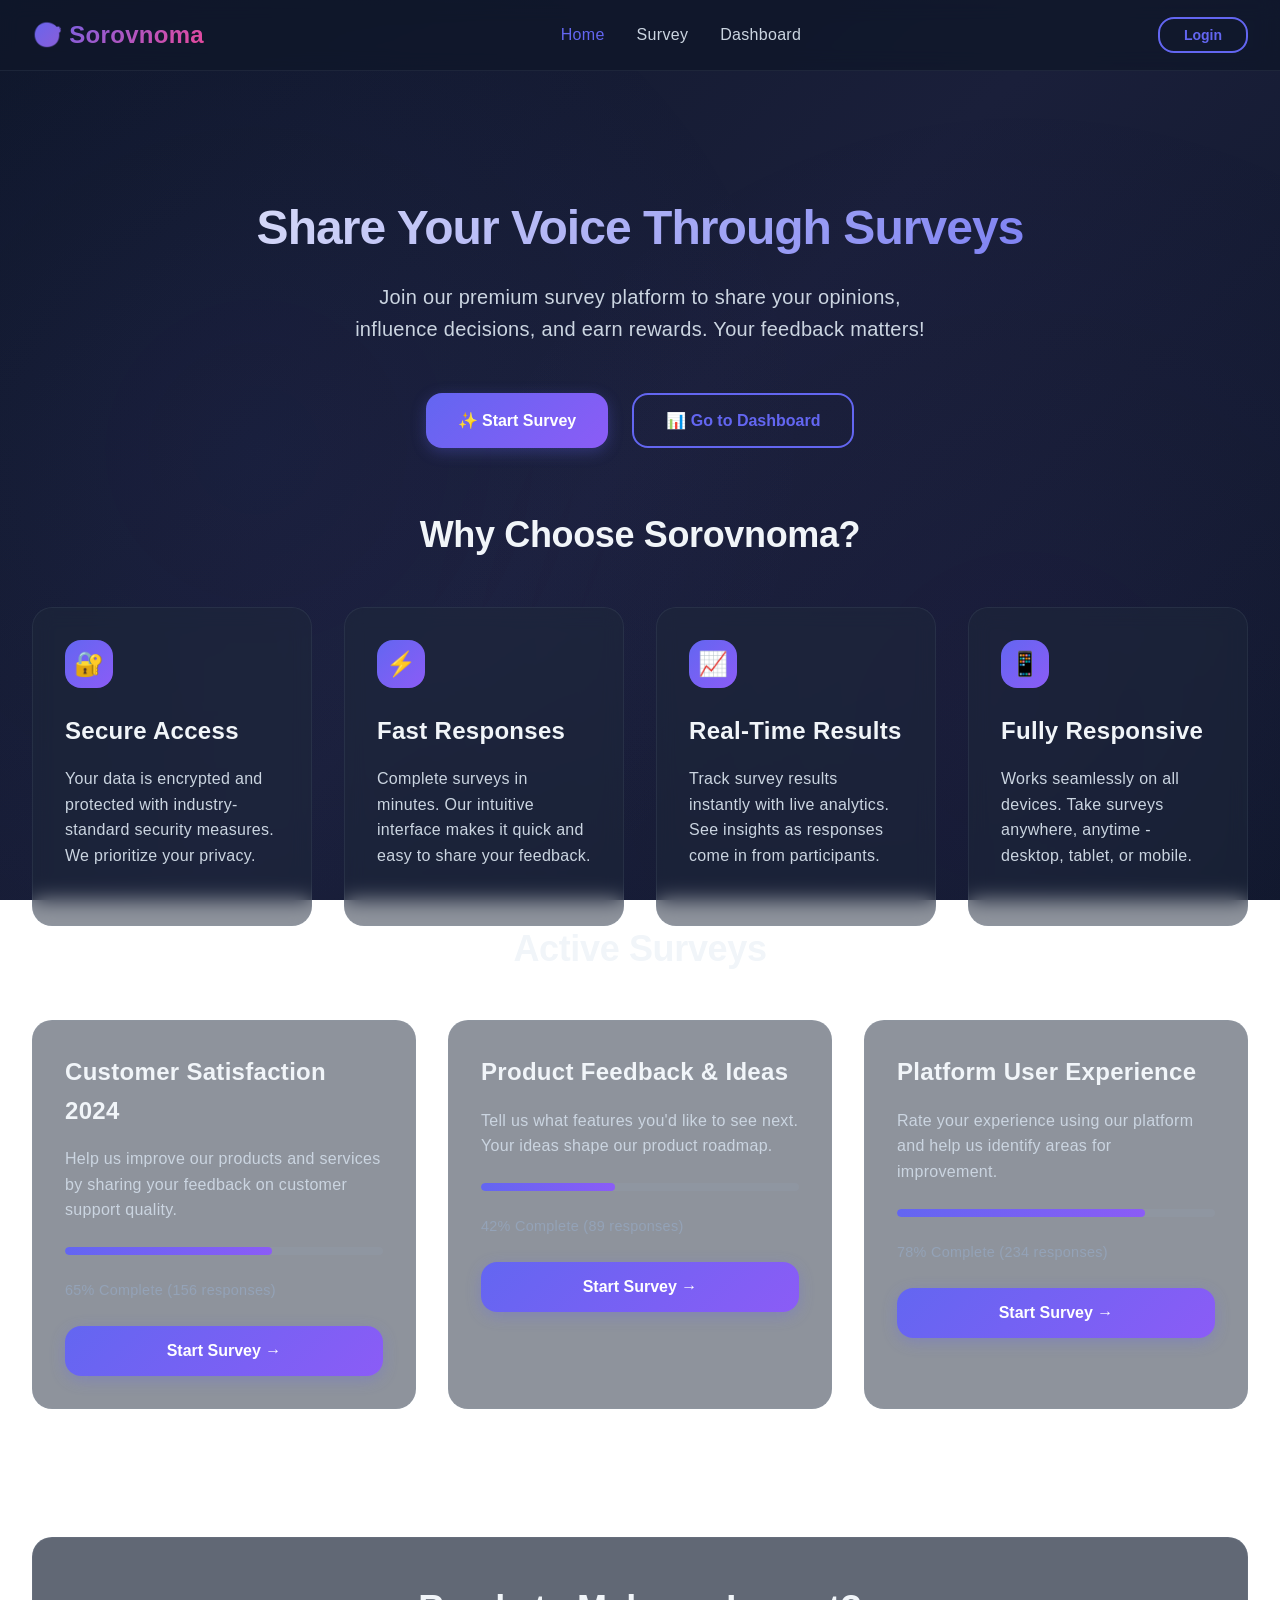
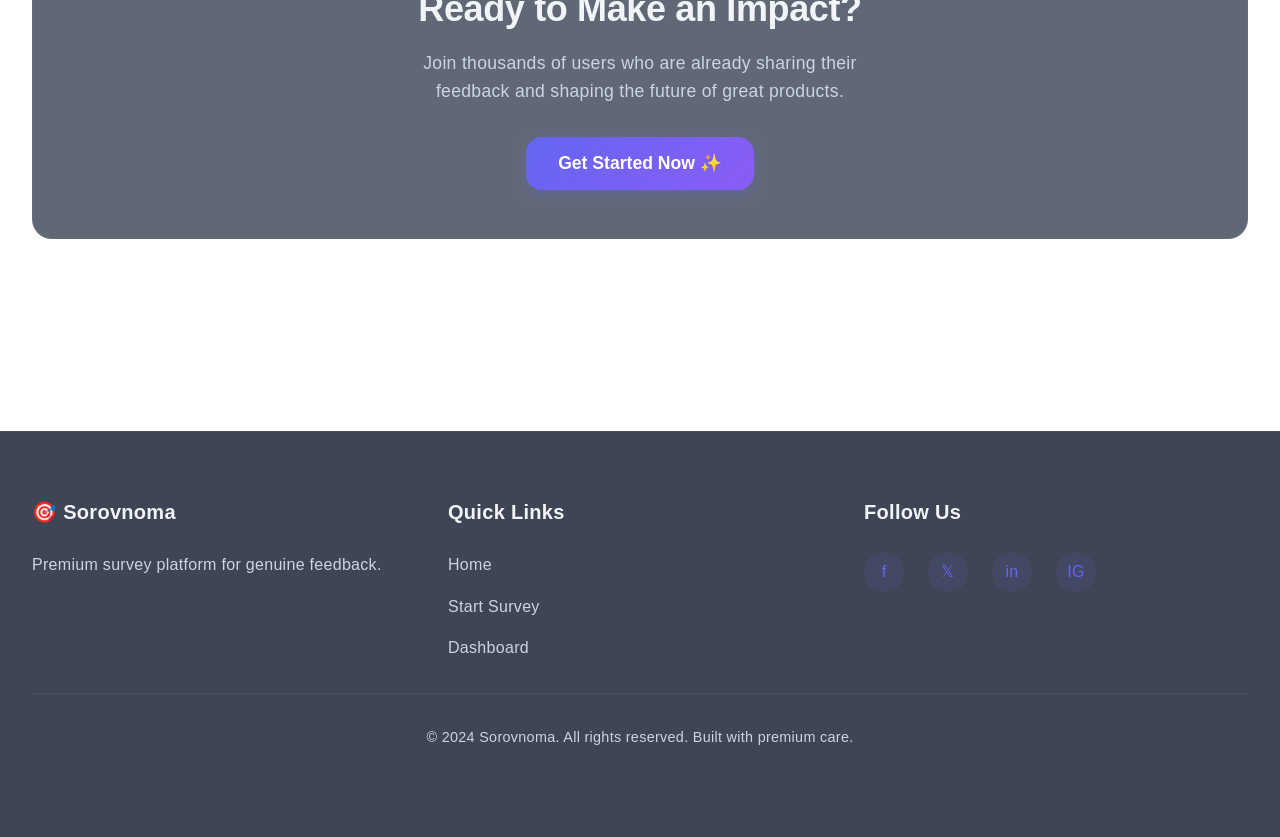
==== index.html @ db1a95a3 "Add core survey application with authentication and state management" ====
<!DOCTYPE html>
<html lang="en">
<head>
  <meta charset="UTF-8" />
  <meta name="viewport" content="width=device-width, initial-scale=1.0" />
  <title>Sorovnoma - Premium Survey Platform</title>
  <link rel="stylesheet" href="styles.css" />
</head>
<body>
  <!-- Navigation -->
  <nav>
    <div class="nav-container">
      <div class="nav-logo">🎯 Sorovnoma</div>
      <ul class="nav-links">
        <li class="nav-link active" id="nav-home">Home</li>
        <li class="nav-link" id="nav-survey">Survey</li>
        <li class="nav-link" id="nav-dashboard">Dashboard</li>
      </ul>
      <div class="nav-auth" id="nav-auth">
        <button class="btn btn-secondary btn-small" id="nav-login">Login</button>
      </div>
    </div>
  </nav>

  <!-- Main Content -->
  <main class="page">
    <!-- Hero Section -->
    <section class="hero container">
      <h1>Share Your Voice Through Surveys</h1>
      <p>
        Join our premium survey platform to share your opinions, influence decisions, and earn rewards.
        Your feedback matters!
      </p>
      <div class="hero-buttons">
        <button class="btn btn-primary" onclick="handleStartSurvey()">
          ✨ Start Survey
        </button>
        <button class="btn btn-secondary" onclick="handleGoDashboard()">
          📊 Go to Dashboard
        </button>
      </div>
    </section>

    <!-- Features Section -->
    <section class="container">
      <h2 style="text-align: center; margin-bottom: 3rem">Why Choose Sorovnoma?</h2>
      <div style="display: grid; grid-template-columns: repeat(auto-fit, minmax(280px, 1fr)); gap: 2rem">
        <!-- Feature 1 -->
        <div class="card card-glass">
          <div class="card-icon">🔐</div>
          <h3>Secure Access</h3>
          <p>
            Your data is encrypted and protected with industry-standard security measures. We prioritize
            your privacy.
          </p>
        </div>

        <!-- Feature 2 -->
        <div class="card card-glass">
          <div class="card-icon">⚡</div>
          <h3>Fast Responses</h3>
          <p>
            Complete surveys in minutes. Our intuitive interface makes it quick and easy to share your
            feedback.
          </p>
        </div>

        <!-- Feature 3 -->
        <div class="card card-glass">
          <div class="card-icon">📈</div>
          <h3>Real-Time Results</h3>
          <p>
            Track survey results instantly with live analytics. See insights as responses come in from
            participants.
          </p>
        </div>

        <!-- Feature 4 -->
        <div class="card card-glass">
          <div class="card-icon">📱</div>
          <h3>Fully Responsive</h3>
          <p>
            Works seamlessly on all devices. Take surveys anywhere, anytime - desktop, tablet, or mobile.
          </p>
        </div>
      </div>
    </section>

    <!-- Active Surveys Section -->
    <section class="container">
      <h2 style="text-align: center; margin-bottom: 3rem">Active Surveys</h2>
      <div style="display: grid; grid-template-columns: repeat(auto-fit, minmax(320px, 1fr)); gap: 2rem">
        <!-- Survey Card 1 -->
        <div class="card card-glass">
          <h3>Customer Satisfaction 2024</h3>
          <p style="margin-bottom: 1.5rem">
            Help us improve our products and services by sharing your feedback on customer support quality.
          </p>
          <div class="progress-bar">
            <div class="progress-fill" style="width: 65%"></div>
          </div>
          <p style="font-size: 0.9rem; color: var(--text-tertiary); margin-bottom: 1.5rem">
            65% Complete (156 responses)
          </p>
          <button class="btn btn-primary" style="width: 100%" onclick="handleStartSurvey()">
            Start Survey →
          </button>
        </div>

        <!-- Survey Card 2 -->
        <div class="card card-glass">
          <h3>Product Feedback & Ideas</h3>
          <p style="margin-bottom: 1.5rem">
            Tell us what features you'd like to see next. Your ideas shape our product roadmap.
          </p>
          <div class="progress-bar">
            <div class="progress-fill" style="width: 42%"></div>
          </div>
          <p style="font-size: 0.9rem; color: var(--text-tertiary); margin-bottom: 1.5rem">
            42% Complete (89 responses)
          </p>
          <button class="btn btn-primary" style="width: 100%" onclick="handleStartSurvey()">
            Start Survey →
          </button>
        </div>

        <!-- Survey Card 3 -->
        <div class="card card-glass">
          <h3>Platform User Experience</h3>
          <p style="margin-bottom: 1.5rem">
            Rate your experience using our platform and help us identify areas for improvement.
          </p>
          <div class="progress-bar">
            <div class="progress-fill" style="width: 78%"></div>
          </div>
          <p style="font-size: 0.9rem; color: var(--text-tertiary); margin-bottom: 1.5rem">
            78% Complete (234 responses)
          </p>
          <button class="btn btn-primary" style="width: 100%" onclick="handleStartSurvey()">
            Start Survey →
          </button>
        </div>
      </div>
    </section>

    <!-- CTA Section -->
    <section class="container" style="text-align: center; padding: 4rem 2rem; margin-top: 4rem">
      <div class="glass" style="padding: 3rem">
        <h2 style="margin-bottom: 1rem">Ready to Make an Impact?</h2>
        <p style="max-width: 500px; margin: 0 auto 2rem; font-size: 1.1rem">
          Join thousands of users who are already sharing their feedback and shaping the future of great
          products.
        </p>
        <button class="btn btn-primary" onclick="handleStartSurvey()" style="font-size: 1.1rem; padding: 1rem 2rem">
          Get Started Now ✨
        </button>
      </div>
    </section>
  </main>

  <!-- Footer -->
  <footer>
    <div class="footer-content">
      <div class="footer-section">
        <h4>🎯 Sorovnoma</h4>
        <p>Premium survey platform for genuine feedback.</p>
      </div>
      <div class="footer-section">
        <h4>Quick Links</h4>
        <div class="footer-links">
          <a href="index.html">Home</a>
          <a href="#" onclick="handleStartSurvey()">Start Survey</a>
          <a href="#" onclick="handleGoDashboard()">Dashboard</a>
        </div>
      </div>
      <div class="footer-section">
        <h4>Follow Us</h4>
        <div class="social-icons">
          <div class="social-icon">f</div>
          <div class="social-icon">𝕏</div>
          <div class="social-icon">in</div>
          <div class="social-icon">IG</div>
        </div>
      </div>
    </div>
    <div class="footer-bottom">
      <p>&copy; 2024 Sorovnoma. All rights reserved. Built with premium care.</p>
    </div>
  </footer>

  <!-- Modal -->
  <div id="modal-overlay" class="modal-overlay"></div>

  <script src="app.js"></script>
  <script>
    function handleStartSurvey() {
      if (!Auth.isAuthenticated()) {
        AppState.returnUrl = 'survey.html';
        sessionStorage.setItem('returnUrl', 'survey.html');
        window.location.href = 'auth.html';
      } else {
        window.location.href = 'survey.html';
      }
    }

    function handleGoDashboard() {
      if (!Auth.isAuthenticated()) {
        AppState.returnUrl = 'dashboard.html';
        sessionStorage.setItem('returnUrl', 'dashboard.html');
        window.location.href = 'auth.html';
      } else {
        window.location.href = 'dashboard.html';
      }
    }
  </script>
</body>
</html>
---- styles.css ----
/* ====================================
   SURVEY APP - VANILLA CSS
   Premium Glassmorphism Design
   ==================================== */

:root {
  /* Colors */
  --primary: #6366f1;
  --primary-dark: #4f46e5;
  --secondary: #8b5cf6;
  --accent: #ec4899;
  --accent-neon: #00ff88;
  --dark-bg: #0f172a;
  --dark-bg-secondary: #1e293b;
  --dark-card: #1a2332;
  --dark-border: #334155;
  --text-primary: #f1f5f9;
  --text-secondary: #cbd5e1;
  --text-tertiary: #94a3b8;
  --success: #10b981;
  --error: #ef4444;
  --warning: #f59e0b;

  /* Spacing */
  --spacing-xs: 0.5rem;
  --spacing-sm: 1rem;
  --spacing-md: 1.5rem;
  --spacing-lg: 2rem;
  --spacing-xl: 3rem;
  --spacing-2xl: 4rem;

  /* Border Radius */
  --radius-sm: 8px;
  --radius-md: 12px;
  --radius-lg: 16px;
  --radius-xl: 20px;
  --radius-2xl: 24px;

  /* Shadows */
  --shadow-sm: 0 1px 2px rgba(0, 0, 0, 0.3);
  --shadow-md: 0 4px 6px rgba(0, 0, 0, 0.4);
  --shadow-lg: 0 10px 15px rgba(0, 0, 0, 0.5);
  --shadow-xl: 0 20px 25px rgba(0, 0, 0, 0.6);
  --shadow-glow: 0 0 30px rgba(99, 102, 241, 0.3);

  /* Transitions */
  --transition-fast: 150ms ease;
  --transition-base: 300ms ease;
  --transition-slow: 500ms ease;
}

/* ====================================
   RESET & BASE STYLES
   ==================================== */

* {
  margin: 0;
  padding: 0;
  box-sizing: border-box;
}

html {
  scroll-behavior: smooth;
}

body {
  font-family: -apple-system, BlinkMacSystemFont, 'Segoe UI', Roboto, Oxygen,
    Ubuntu, Cantarell, 'Fira Sans', 'Droid Sans', sans-serif;
  background: linear-gradient(135deg, #0f172a 0%, #1a1f3a 50%, #0f172a 100%);
  background-attachment: fixed;
  color: var(--text-primary);
  line-height: 1.6;
  letter-spacing: 0.3px;
  -webkit-font-smoothing: antialiased;
  -moz-osx-font-smoothing: grayscale;
}

/* Subtle texture overlay */
body::before {
  content: '';
  position: fixed;
  top: 0;
  left: 0;
  width: 100%;
  height: 100%;
  background-image: 
    radial-gradient(circle at 20% 50%, rgba(99, 102, 241, 0.05) 0%, transparent 50%),
    radial-gradient(circle at 80% 80%, rgba(139, 92, 246, 0.05) 0%, transparent 50%);
  pointer-events: none;
  z-index: 0;
}

a {
  color: var(--primary);
  text-decoration: none;
  transition: color var(--transition-base);
}

a:hover {
  color: var(--accent);
}

button {
  font-family: inherit;
  cursor: pointer;
  border: none;
  transition: all var(--transition-base);
}

/* ====================================
   TYPOGRAPHY
   ==================================== */

h1 {
  font-size: 3rem;
  font-weight: 700;
  letter-spacing: -0.02em;
  line-height: 1.2;
  margin-bottom: var(--spacing-lg);
}

h2 {
  font-size: 2.25rem;
  font-weight: 700;
  letter-spacing: -0.01em;
  line-height: 1.3;
  margin-bottom: var(--spacing-md);
}

h3 {
  font-size: 1.5rem;
  font-weight: 600;
  margin-bottom: var(--spacing-sm);
}

h4 {
  font-size: 1.25rem;
  font-weight: 600;
  margin-bottom: var(--spacing-sm);
}

p {
  color: var(--text-secondary);
  margin-bottom: var(--spacing-md);
}

/* ====================================
   GLASS MORPHISM COMPONENT
   ==================================== */

.glass {
  background: rgba(30, 41, 59, 0.7);
  backdrop-filter: blur(10px);
  -webkit-backdrop-filter: blur(10px);
  border: 1px solid rgba(148, 163, 184, 0.1);
  border-radius: var(--radius-xl);
}

.glass-sm {
  background: rgba(30, 41, 59, 0.6);
  backdrop-filter: blur(8px);
  -webkit-backdrop-filter: blur(8px);
  border: 1px solid rgba(148, 163, 184, 0.08);
  border-radius: var(--radius-lg);
}

/* ====================================
   BUTTONS
   ==================================== */

.btn {
  padding: var(--spacing-sm) var(--spacing-lg);
  border-radius: var(--radius-lg);
  font-weight: 600;
  font-size: 1rem;
  transition: all var(--transition-base);
  position: relative;
  overflow: hidden;
  display: inline-block;
}

.btn::before {
  content: '';
  position: absolute;
  top: 50%;
  left: 50%;
  width: 0;
  height: 0;
  border-radius: 50%;
  background: rgba(255, 255, 255, 0.2);
  transform: translate(-50%, -50%);
  transition: width var(--transition-base), height var(--transition-base);
}

.btn:active::before {
  width: 300px;
  height: 300px;
}

.btn-primary {
  background: linear-gradient(135deg, var(--primary) 0%, var(--secondary) 100%);
  color: white;
  box-shadow: 0 4px 15px rgba(99, 102, 241, 0.3);
}

.btn-primary:hover {
  transform: translateY(-2px);
  box-shadow: 0 8px 20px rgba(99, 102, 241, 0.5);
}

.btn-secondary {
  background: transparent;
  color: var(--primary);
  border: 2px solid var(--primary);
}

.btn-secondary:hover {
  background: rgba(99, 102, 241, 0.1);
  border-color: var(--secondary);
  color: var(--secondary);
}

.btn-small {
  padding: var(--spacing-xs) var(--spacing-md);
  font-size: 0.875rem;
}

.btn:disabled {
  opacity: 0.5;
  cursor: not-allowed;
}

/* ====================================
   NAVBAR
   ==================================== */

nav {
  position: sticky;
  top: 0;
  z-index: 1000;
  background: rgba(15, 23, 42, 0.8);
  backdrop-filter: blur(10px);
  -webkit-backdrop-filter: blur(10px);
  border-bottom: 1px solid rgba(148, 163, 184, 0.1);
  padding: var(--spacing-sm) var(--spacing-lg);
}

.nav-container {
  max-width: 1280px;
  margin: 0 auto;
  display: flex;
  justify-content: space-between;
  align-items: center;
}

.nav-logo {
  font-size: 1.5rem;
  font-weight: 700;
  background: linear-gradient(135deg, var(--primary) 0%, var(--accent) 100%);
  -webkit-background-clip: text;
  -webkit-text-fill-color: transparent;
  background-clip: text;
  cursor: pointer;
}

.nav-links {
  display: flex;
  gap: var(--spacing-lg);
  list-style: none;
}

.nav-link {
  color: var(--text-secondary);
  font-weight: 500;
  transition: color var(--transition-base);
  cursor: pointer;
}

.nav-link:hover,
.nav-link.active {
  color: var(--primary);
}

.nav-auth {
  display: flex;
  gap: var(--spacing-md);
}

/* ====================================
   CONTAINER & LAYOUT
   ==================================== */

.container {
  max-width: 1280px;
  margin: 0 auto;
  padding: 0 var(--spacing-lg);
}

.page {
  min-height: 100vh;
  padding-top: var(--spacing-2xl);
  padding-bottom: var(--spacing-2xl);
  position: relative;
  z-index: 1;
}

section {
  margin-bottom: var(--spacing-2xl);
}

/* ====================================
   HERO SECTION
   ==================================== */

.hero {
  text-align: center;
  padding: var(--spacing-2xl) 0;
  animation: fadeInDown 0.8s ease-out;
}

.hero h1 {
  background: linear-gradient(135deg, var(--text-primary) 0%, var(--primary) 100%);
  -webkit-background-clip: text;
  -webkit-text-fill-color: transparent;
  background-clip: text;
  margin-bottom: var(--spacing-md);
}

.hero p {
  font-size: 1.25rem;
  color: var(--text-secondary);
  max-width: 600px;
  margin: 0 auto var(--spacing-xl);
}

.hero-buttons {
  display: flex;
  gap: var(--spacing-md);
  justify-content: center;
  flex-wrap: wrap;
}

/* ====================================
   CARDS
   ==================================== */

.card {
  padding: var(--spacing-lg);
  border-radius: var(--radius-xl);
  transition: all var(--transition-base);
  animation: fadeInUp 0.6s ease-out;
}

.card-glass {
  background: rgba(30, 41, 59, 0.5);
  backdrop-filter: blur(10px);
  -webkit-backdrop-filter: blur(10px);
  border: 1px solid rgba(148, 163, 184, 0.1);
}

.card:hover {
  transform: translateY(-8px);
  border-color: rgba(99, 102, 241, 0.3);
  box-shadow: var(--shadow-glow);
}

.card-icon {
  width: 48px;
  height: 48px;
  background: linear-gradient(135deg, var(--primary) 0%, var(--secondary) 100%);
  border-radius: var(--radius-lg);
  display: flex;
  align-items: center;
  justify-content: center;
  margin-bottom: var(--spacing-md);
  font-size: 1.5rem;
}

/* ====================================
   FORMS & INPUTS
   ==================================== */

.form-group {
  margin-bottom: var(--spacing-lg);
}

label {
  display: block;
  margin-bottom: var(--spacing-xs);
  font-weight: 600;
  color: var(--text-primary);
  font-size: 0.95rem;
}

input,
select,
textarea {
  width: 100%;
  padding: var(--spacing-sm) var(--spacing-md);
  background: rgba(30, 41, 59, 0.4);
  border: 2px solid rgba(148, 163, 184, 0.2);
  border-radius: var(--radius-md);
  color: var(--text-primary);
  font-size: 1rem;
  transition: all var(--transition-base);
  font-family: inherit;
}

input::placeholder,
textarea::placeholder {
  color: var(--text-tertiary);
}

input:focus,
select:focus,
textarea:focus {
  outline: none;
  border-color: var(--primary);
  background: rgba(99, 102, 241, 0.1);
  box-shadow: 0 0 0 3px rgba(99, 102, 241, 0.1);
}

input:invalid {
  border-color: var(--error);
}

/* ====================================
   FORM VALIDATION
   ==================================== */

.form-error {
  color: var(--error);
  font-size: 0.875rem;
  margin-top: var(--spacing-xs);
  display: none;
}

.form-error.show {
  display: block;
}

.form-success {
  color: var(--success);
  font-size: 0.875rem;
  margin-top: var(--spacing-xs);
  display: none;
}

.form-success.show {
  display: block;
}

/* ====================================
   PASSWORD STRENGTH INDICATOR
   ==================================== */

.password-strength {
  height: 4px;
  background: rgba(148, 163, 184, 0.2);
  border-radius: 2px;
  margin-top: var(--spacing-xs);
  overflow: hidden;
}

.password-strength-bar {
  height: 100%;
  width: 0%;
  border-radius: 2px;
  transition: width var(--transition-base), background-color var(--transition-base);
  background-color: var(--error);
}

.password-strength-bar.weak {
  width: 33%;
  background-color: var(--error);
}

.password-strength-bar.fair {
  width: 66%;
  background-color: var(--warning);
}

.password-strength-bar.strong {
  width: 100%;
  background-color: var(--success);
}

.password-strength-text {
  font-size: 0.75rem;
  color: var(--text-tertiary);
  margin-top: 4px;
}

/* ====================================
   CHECKBOX & RADIO
   ==================================== */

.checkbox-group,
.radio-group {
  display: flex;
  flex-direction: column;
  gap: var(--spacing-md);
}

.checkbox-item,
.radio-item {
  display: flex;
  align-items: center;
  cursor: pointer;
  gap: var(--spacing-sm);
}

input[type='checkbox'],
input[type='radio'] {
  width: 20px;
  height: 20px;
  margin: 0;
  cursor: pointer;
  accent-color: var(--primary);
}

/* ====================================
   STAR RATING
   ==================================== */

.star-rating {
  display: flex;
  gap: var(--spacing-sm);
  font-size: 2rem;
}

.star {
  cursor: pointer;
  color: var(--text-tertiary);
  transition: color var(--transition-base);
}

.star:hover,
.star.active {
  color: #fbbf24;
  filter: drop-shadow(0 0 8px rgba(251, 191, 36, 0.5));
}

/* ====================================
   PROGRESS BAR
   ==================================== */

.progress-bar {
  width: 100%;
  height: 8px;
  background: rgba(148, 163, 184, 0.2);
  border-radius: 10px;
  overflow: hidden;
  margin: var(--spacing-md) 0;
}

.progress-fill {
  height: 100%;
  background: linear-gradient(90deg, var(--primary) 0%, var(--secondary) 100%);
  border-radius: 10px;
  transition: width var(--transition-slow);
}

/* ====================================
   STEPPER
   ==================================== */

.stepper {
  display: flex;
  justify-content: space-between;
  align-items: center;
  margin-bottom: var(--spacing-2xl);
}

.step {
  display: flex;
  flex-direction: column;
  align-items: center;
  flex: 1;
  position: relative;
}

.step-number {
  width: 48px;
  height: 48px;
  border-radius: 50%;
  background: rgba(30, 41, 59, 0.8);
  border: 2px solid var(--dark-border);
  display: flex;
  align-items: center;
  justify-content: center;
  font-weight: 700;
  color: var(--text-tertiary);
  transition: all var(--transition-base);
  z-index: 2;
}

.step.active .step-number {
  background: linear-gradient(135deg, var(--primary) 0%, var(--secondary) 100%);
  border-color: var(--primary);
  color: white;
  box-shadow: 0 0 20px rgba(99, 102, 241, 0.5);
}

.step.completed .step-number {
  background: var(--success);
  border-color: var(--success);
  color: white;
}

.step-label {
  margin-top: var(--spacing-sm);
  font-size: 0.875rem;
  color: var(--text-secondary);
  text-align: center;
}

.step:not(:last-child)::after {
  content: '';
  position: absolute;
  top: 24px;
  left: 50%;
  width: 100%;
  height: 2px;
  background: var(--dark-border);
  z-index: 1;
}

.step.completed:not(:last-child)::after {
  background: var(--success);
}

/* ====================================
   SURVEY CONTAINER
   ==================================== */

.survey-container {
  max-width: 700px;
  margin: 0 auto;
  padding: var(--spacing-2xl);
  background: rgba(30, 41, 59, 0.6);
  backdrop-filter: blur(10px);
  -webkit-backdrop-filter: blur(10px);
  border: 1px solid rgba(148, 163, 184, 0.1);
  border-radius: var(--radius-2xl);
  animation: fadeInScale 0.5s ease-out;
}

.survey-question {
  margin-bottom: var(--spacing-2xl);
}

.survey-controls {
  display: flex;
  gap: var(--spacing-md);
  margin-top: var(--spacing-2xl);
  justify-content: space-between;
}

/* ====================================
   DASHBOARD LAYOUT
   ==================================== */

.dashboard-layout {
  display: grid;
  grid-template-columns: 250px 1fr;
  gap: var(--spacing-lg);
  min-height: 100vh;
}

.sidebar {
  position: sticky;
  top: 100px;
  height: fit-content;
  padding: var(--spacing-lg);
  background: rgba(30, 41, 59, 0.5);
  backdrop-filter: blur(10px);
  -webkit-backdrop-filter: blur(10px);
  border: 1px solid rgba(148, 163, 184, 0.1);
  border-radius: var(--radius-xl);
}

.sidebar-item {
  padding: var(--spacing-sm) var(--spacing-md);
  margin-bottom: var(--spacing-sm);
  border-radius: var(--radius-md);
  color: var(--text-secondary);
  cursor: pointer;
  transition: all var(--transition-base);
  font-weight: 500;
}

.sidebar-item:hover,
.sidebar-item.active {
  background: rgba(99, 102, 241, 0.2);
  color: var(--primary);
}

.main-content {
  padding: var(--spacing-lg);
}

/* ====================================
   STATS GRID
   ==================================== */

.stats-grid {
  display: grid;
  grid-template-columns: repeat(auto-fit, minmax(250px, 1fr));
  gap: var(--spacing-lg);
  margin-bottom: var(--spacing-2xl);
}

.stat-card {
  padding: var(--spacing-lg);
  background: rgba(30, 41, 59, 0.6);
  backdrop-filter: blur(10px);
  -webkit-backdrop-filter: blur(10px);
  border: 1px solid rgba(148, 163, 184, 0.1);
  border-radius: var(--radius-xl);
  text-align: center;
  transition: all var(--transition-base);
}

.stat-card:hover {
  transform: translateY(-4px);
  border-color: rgba(99, 102, 241, 0.3);
  box-shadow: var(--shadow-glow);
}

.stat-value {
  font-size: 2.5rem;
  font-weight: 700;
  color: var(--primary);
  margin-bottom: var(--spacing-sm);
}

.stat-label {
  color: var(--text-secondary);
  font-size: 0.95rem;
}

/* ====================================
   CHART
   ==================================== */

.chart-container {
  padding: var(--spacing-lg);
  background: rgba(30, 41, 59, 0.6);
  backdrop-filter: blur(10px);
  -webkit-backdrop-filter: blur(10px);
  border: 1px solid rgba(148, 163, 184, 0.1);
  border-radius: var(--radius-xl);
  margin-bottom: var(--spacing-2xl);
}

.chart-title {
  margin-bottom: var(--spacing-lg);
}

/* ====================================
   TABLE
   ==================================== */

.table-container {
  padding: var(--spacing-lg);
  background: rgba(30, 41, 59, 0.6);
  backdrop-filter: blur(10px);
  -webkit-backdrop-filter: blur(10px);
  border: 1px solid rgba(148, 163, 184, 0.1);
  border-radius: var(--radius-xl);
  overflow-x: auto;
}

table {
  width: 100%;
  border-collapse: collapse;
}

thead {
  border-bottom: 2px solid rgba(148, 163, 184, 0.2);
}

th {
  padding: var(--spacing-md);
  text-align: left;
  font-weight: 600;
  color: var(--text-primary);
}

td {
  padding: var(--spacing-md);
  border-bottom: 1px solid rgba(148, 163, 184, 0.1);
  color: var(--text-secondary);
}

tbody tr:hover {
  background: rgba(99, 102, 241, 0.05);
}

/* ====================================
   MODAL
   ==================================== */

.modal-overlay {
  position: fixed;
  top: 0;
  left: 0;
  width: 100%;
  height: 100%;
  background: rgba(0, 0, 0, 0.7);
  backdrop-filter: blur(4px);
  -webkit-backdrop-filter: blur(4px);
  display: none;
  align-items: center;
  justify-content: center;
  z-index: 2000;
}

.modal-overlay.show {
  display: flex;
  animation: fadeIn 0.3s ease-out;
}

.modal {
  background: rgba(30, 41, 59, 0.95);
  backdrop-filter: blur(10px);
  -webkit-backdrop-filter: blur(10px);
  border: 1px solid rgba(148, 163, 184, 0.1);
  border-radius: var(--radius-2xl);
  padding: var(--spacing-2xl);
  max-width: 500px;
  width: 90%;
  text-align: center;
  animation: slideUp 0.3s ease-out;
}

.modal-icon {
  font-size: 4rem;
  margin-bottom: var(--spacing-lg);
}

.modal-title {
  margin-bottom: var(--spacing-md);
}

.modal-message {
  color: var(--text-secondary);
  margin-bottom: var(--spacing-lg);
}

.modal-actions {
  display: flex;
  gap: var(--spacing-md);
  justify-content: center;
}

/* ====================================
   TOAST NOTIFICATIONS
   ==================================== */

.toast-container {
  position: fixed;
  bottom: var(--spacing-lg);
  right: var(--spacing-lg);
  z-index: 2000;
  display: flex;
  flex-direction: column;
  gap: var(--spacing-md);
}

.toast {
  padding: var(--spacing-md) var(--spacing-lg);
  background: rgba(30, 41, 59, 0.95);
  backdrop-filter: blur(10px);
  -webkit-backdrop-filter: blur(10px);
  border: 1px solid rgba(148, 163, 184, 0.2);
  border-radius: var(--radius-lg);
  color: var(--text-primary);
  min-width: 300px;
  animation: slideInRight 0.3s ease-out;
  box-shadow: var(--shadow-lg);
}

.toast.success {
  border-left: 4px solid var(--success);
}

.toast.error {
  border-left: 4px solid var(--error);
}

.toast.info {
  border-left: 4px solid var(--primary);
}

/* ====================================
   FOOTER
   ==================================== */

footer {
  background: rgba(15, 23, 42, 0.8);
  backdrop-filter: blur(10px);
  -webkit-backdrop-filter: blur(10px);
  border-top: 1px solid rgba(148, 163, 184, 0.1);
  padding: var(--spacing-2xl) var(--spacing-lg);
  margin-top: var(--spacing-2xl);
}

.footer-content {
  max-width: 1280px;
  margin: 0 auto;
  display: grid;
  grid-template-columns: repeat(auto-fit, minmax(250px, 1fr));
  gap: var(--spacing-lg);
  margin-bottom: var(--spacing-lg);
}

.footer-section h4 {
  margin-bottom: var(--spacing-md);
  color: var(--text-primary);
}

.footer-links {
  display: flex;
  flex-direction: column;
  gap: var(--spacing-sm);
}

.footer-links a {
  color: var(--text-secondary);
}

.footer-links a:hover {
  color: var(--primary);
}

.footer-bottom {
  border-top: 1px solid rgba(148, 163, 184, 0.1);
  padding-top: var(--spacing-lg);
  text-align: center;
  color: var(--text-tertiary);
  font-size: 0.9rem;
}

.social-icons {
  display: flex;
  gap: var(--spacing-md);
  margin-top: var(--spacing-md);
}

.social-icon {
  width: 40px;
  height: 40px;
  border-radius: 50%;
  background: rgba(99, 102, 241, 0.1);
  display: flex;
  align-items: center;
  justify-content: center;
  color: var(--primary);
  transition: all var(--transition-base);
  cursor: pointer;
}

.social-icon:hover {
  background: rgba(99, 102, 241, 0.2);
  transform: translateY(-2px);
}

/* ====================================
   ANIMATIONS
   ==================================== */

@keyframes fadeIn {
  from {
    opacity: 0;
  }
  to {
    opacity: 1;
  }
}

@keyframes fadeInDown {
  from {
    opacity: 0;
    transform: translateY(-20px);
  }
  to {
    opacity: 1;
    transform: translateY(0);
  }
}

@keyframes fadeInUp {
  from {
    opacity: 0;
    transform: translateY(20px);
  }
  to {
    opacity: 1;
    transform: translateY(0);
  }
}

@keyframes fadeInScale {
  from {
    opacity: 0;
    transform: scale(0.95);
  }
  to {
    opacity: 1;
    transform: scale(1);
  }
}

@keyframes slideUp {
  from {
    opacity: 0;
    transform: translateY(20px);
  }
  to {
    opacity: 1;
    transform: translateY(0);
  }
}

@keyframes slideInRight {
  from {
    opacity: 0;
    transform: translateX(100px);
  }
  to {
    opacity: 1;
    transform: translateX(0);
  }
}

@keyframes pulse {
  0%,
  100% {
    opacity: 1;
  }
  50% {
    opacity: 0.5;
  }
}

/* ====================================
   RESPONSIVE DESIGN
   ==================================== */

@media (max-width: 768px) {
  h1 {
    font-size: 2rem;
  }

  h2 {
    font-size: 1.5rem;
  }

  .nav-links {
    gap: var(--spacing-md);
    font-size: 0.9rem;
  }

  .hero {
    padding: var(--spacing-lg) 0;
  }

  .hero h1 {
    font-size: 2rem;
  }

  .hero-buttons {
    flex-direction: column;
  }

  .btn {
    width: 100%;
    text-align: center;
  }

  .dashboard-layout {
    grid-template-columns: 1fr;
  }

  .sidebar {
    position: relative;
    top: 0;
    display: grid;
    grid-template-columns: repeat(auto-fit, minmax(150px, 1fr));
    gap: var(--spacing-md);
    padding: var(--spacing-md);
  }

  .sidebar-item {
    text-align: center;
  }

  .stats-grid {
    grid-template-columns: 1fr;
  }

  .stepper {
    flex-wrap: wrap;
  }

  .step {
    flex: 0 1 calc(50% - 10px);
  }

  .modal {
    padding: var(--spacing-lg);
  }

  .toast-container {
    right: var(--spacing-sm);
    left: var(--spacing-sm);
  }

  .toast {
    min-width: auto;
  }
}

@media (max-width: 480px) {
  :root {
    --spacing-lg: 1.5rem;
    --spacing-xl: 2rem;
    --spacing-2xl: 2.5rem;
  }

  h1 {
    font-size: 1.5rem;
  }

  h2 {
    font-size: 1.25rem;
  }

  nav {
    padding: var(--spacing-sm);
  }

  .nav-links {
    gap: var(--spacing-sm);
    display: none;
  }

  .survey-container {
    padding: var(--spacing-lg);
  }

  .modal {
    width: 95%;
  }
}
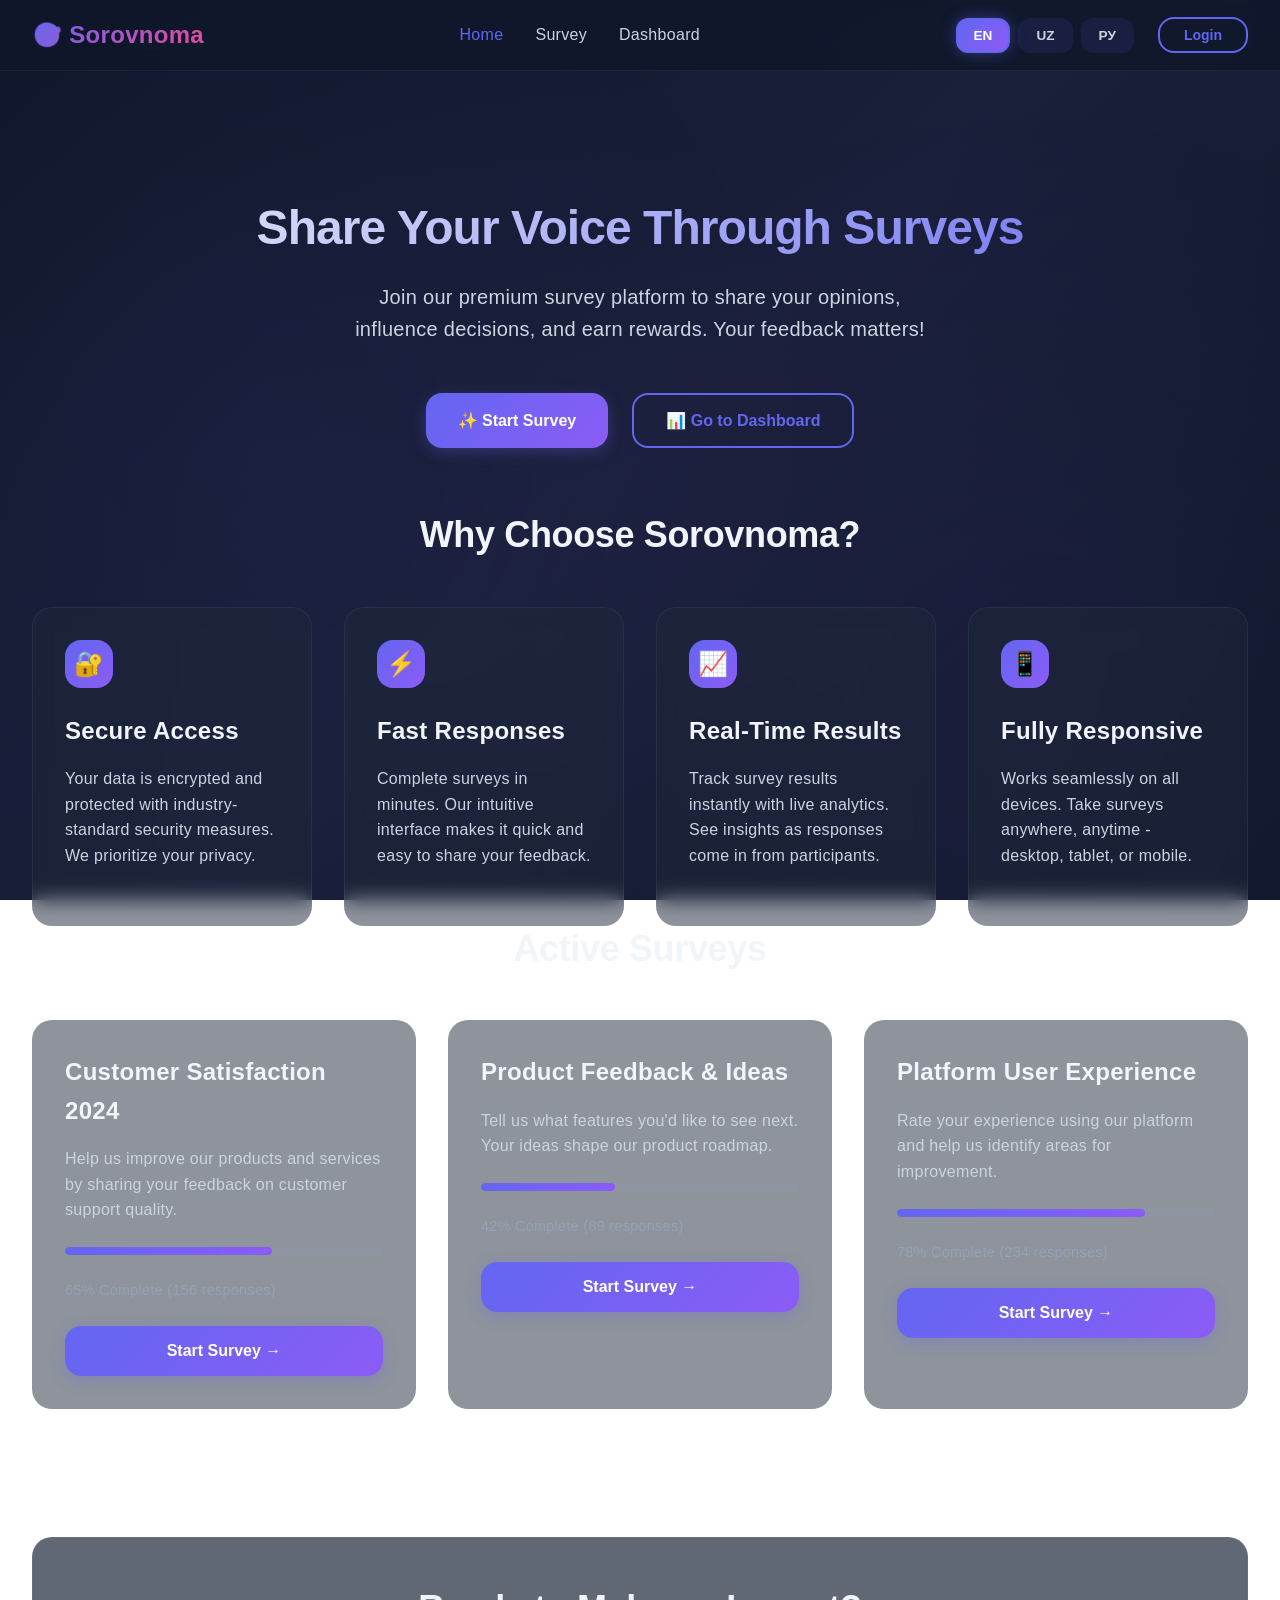
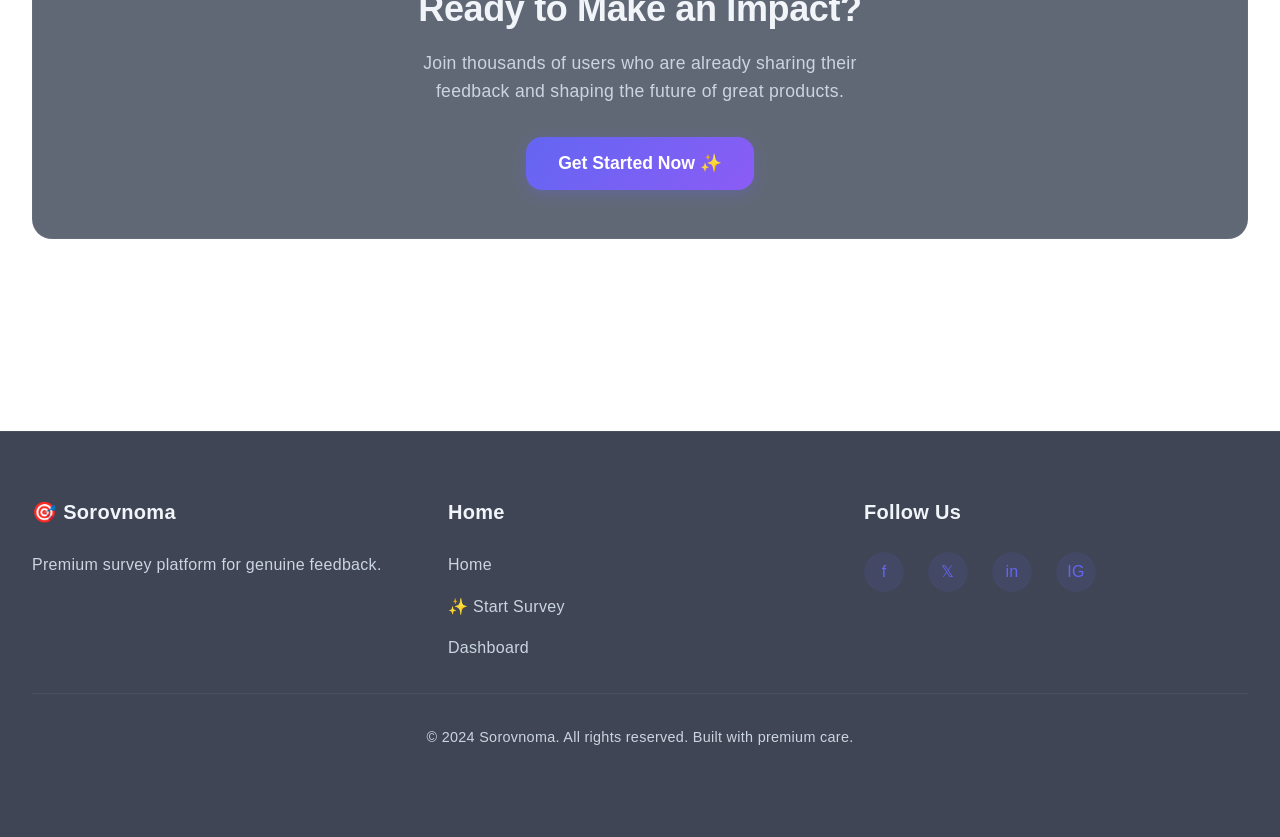
==== commit 6ef3c396: "Add multilingual i18n support and user authentication system" ====
--- a/index.html
+++ b/index.html
@@ -12,12 +12,20 @@
     <div class="nav-container">
       <div class="nav-logo">🎯 Sorovnoma</div>
       <ul class="nav-links">
-        <li class="nav-link active" id="nav-home">Home</li>
-        <li class="nav-link" id="nav-survey">Survey</li>
-        <li class="nav-link" id="nav-dashboard">Dashboard</li>
+        <li class="nav-link active" id="nav-home" data-i18n="navbar.home">Home</li>
+        <li class="nav-link" id="nav-survey" data-i18n="navbar.survey">Survey</li>
+        <li class="nav-link" id="nav-dashboard" data-i18n="navbar.dashboard">Dashboard</li>
       </ul>
-      <div class="nav-auth" id="nav-auth">
-        <button class="btn btn-secondary btn-small" id="nav-login">Login</button>
+      <div style="display: flex; gap: 1.5rem; align-items: center; flex-wrap: wrap">
+        <!-- Language Switcher -->
+        <div class="language-switcher">
+          <button class="lang-btn active" data-lang="en" onclick="setLanguage('en')">EN</button>
+          <button class="lang-btn" data-lang="uz" onclick="setLanguage('uz')">UZ</button>
+          <button class="lang-btn" data-lang="ru" onclick="setLanguage('ru')">РУ</button>
+        </div>
+        <div class="nav-auth" id="nav-auth">
+          <button class="btn btn-secondary btn-small" id="nav-login" data-i18n="navbar.login">Login</button>
+        </div>
       </div>
     </div>
   </nav>
@@ -26,16 +34,16 @@
   <main class="page">
     <!-- Hero Section -->
     <section class="hero container">
-      <h1>Share Your Voice Through Surveys</h1>
-      <p>
+      <h1 data-i18n="home.heroTitle">Share Your Voice Through Surveys</h1>
+      <p data-i18n="home.heroDescription">
         Join our premium survey platform to share your opinions, influence decisions, and earn rewards.
         Your feedback matters!
       </p>
       <div class="hero-buttons">
-        <button class="btn btn-primary" onclick="handleStartSurvey()">
+        <button class="btn btn-primary" onclick="handleStartSurvey()" data-i18n="home.startSurvey">
           ✨ Start Survey
         </button>
-        <button class="btn btn-secondary" onclick="handleGoDashboard()">
+        <button class="btn btn-secondary" onclick="handleGoDashboard()" data-i18n="home.goDashboard">
           📊 Go to Dashboard
         </button>
       </div>
@@ -43,13 +51,13 @@
 
     <!-- Features Section -->
     <section class="container">
-      <h2 style="text-align: center; margin-bottom: 3rem">Why Choose Sorovnoma?</h2>
+      <h2 style="text-align: center; margin-bottom: 3rem" data-i18n="home.whyChoose">Why Choose Sorovnoma?</h2>
       <div style="display: grid; grid-template-columns: repeat(auto-fit, minmax(280px, 1fr)); gap: 2rem">
         <!-- Feature 1 -->
         <div class="card card-glass">
           <div class="card-icon">🔐</div>
-          <h3>Secure Access</h3>
-          <p>
+          <h3 data-i18n="home.secureTitle">Secure Access</h3>
+          <p data-i18n="home.secureDesc">
             Your data is encrypted and protected with industry-standard security measures. We prioritize
             your privacy.
           </p>
@@ -58,8 +66,8 @@
         <!-- Feature 2 -->
         <div class="card card-glass">
           <div class="card-icon">⚡</div>
-          <h3>Fast Responses</h3>
-          <p>
+          <h3 data-i18n="home.fastTitle">Fast Responses</h3>
+          <p data-i18n="home.fastDesc">
             Complete surveys in minutes. Our intuitive interface makes it quick and easy to share your
             feedback.
           </p>
@@ -68,8 +76,8 @@
         <!-- Feature 3 -->
         <div class="card card-glass">
           <div class="card-icon">📈</div>
-          <h3>Real-Time Results</h3>
-          <p>
+          <h3 data-i18n="home.resultsTitle">Real-Time Results</h3>
+          <p data-i18n="home.resultsDesc">
             Track survey results instantly with live analytics. See insights as responses come in from
             participants.
           </p>
@@ -78,8 +86,8 @@
         <!-- Feature 4 -->
         <div class="card card-glass">
           <div class="card-icon">📱</div>
-          <h3>Fully Responsive</h3>
-          <p>
+          <h3 data-i18n="home.responsiveTitle">Fully Responsive</h3>
+          <p data-i18n="home.responsiveDesc">
             Works seamlessly on all devices. Take surveys anywhere, anytime - desktop, tablet, or mobile.
           </p>
         </div>
@@ -88,7 +96,7 @@
 
     <!-- Active Surveys Section -->
     <section class="container">
-      <h2 style="text-align: center; margin-bottom: 3rem">Active Surveys</h2>
+      <h2 style="text-align: center; margin-bottom: 3rem" data-i18n="home.activeSurveys">Active Surveys</h2>
       <div style="display: grid; grid-template-columns: repeat(auto-fit, minmax(320px, 1fr)); gap: 2rem">
         <!-- Survey Card 1 -->
         <div class="card card-glass">
@@ -100,9 +108,9 @@
             <div class="progress-fill" style="width: 65%"></div>
           </div>
           <p style="font-size: 0.9rem; color: var(--text-tertiary); margin-bottom: 1.5rem">
-            65% Complete (156 responses)
-          </p>
-          <button class="btn btn-primary" style="width: 100%" onclick="handleStartSurvey()">
+            65<span data-i18n="home.surveyComplete"> % Complete</span> (156 responses)
+          </p>
+          <button class="btn btn-primary" style="width: 100%" onclick="handleStartSurvey()" data-i18n="home.startSurveyBtn">
             Start Survey →
           </button>
         </div>
@@ -117,9 +125,9 @@
             <div class="progress-fill" style="width: 42%"></div>
           </div>
           <p style="font-size: 0.9rem; color: var(--text-tertiary); margin-bottom: 1.5rem">
-            42% Complete (89 responses)
-          </p>
-          <button class="btn btn-primary" style="width: 100%" onclick="handleStartSurvey()">
+            42<span data-i18n="home.surveyComplete"> % Complete</span> (89 responses)
+          </p>
+          <button class="btn btn-primary" style="width: 100%" onclick="handleStartSurvey()" data-i18n="home.startSurveyBtn">
             Start Survey →
           </button>
         </div>
@@ -134,9 +142,9 @@
             <div class="progress-fill" style="width: 78%"></div>
           </div>
           <p style="font-size: 0.9rem; color: var(--text-tertiary); margin-bottom: 1.5rem">
-            78% Complete (234 responses)
-          </p>
-          <button class="btn btn-primary" style="width: 100%" onclick="handleStartSurvey()">
+            78<span data-i18n="home.surveyComplete"> % Complete</span> (234 responses)
+          </p>
+          <button class="btn btn-primary" style="width: 100%" onclick="handleStartSurvey()" data-i18n="home.startSurveyBtn">
             Start Survey →
           </button>
         </div>
@@ -146,12 +154,12 @@
     <!-- CTA Section -->
     <section class="container" style="text-align: center; padding: 4rem 2rem; margin-top: 4rem">
       <div class="glass" style="padding: 3rem">
-        <h2 style="margin-bottom: 1rem">Ready to Make an Impact?</h2>
-        <p style="max-width: 500px; margin: 0 auto 2rem; font-size: 1.1rem">
+        <h2 style="margin-bottom: 1rem" data-i18n="home.ready">Ready to Make an Impact?</h2>
+        <p style="max-width: 500px; margin: 0 auto 2rem; font-size: 1.1rem" data-i18n="home.readyDesc">
           Join thousands of users who are already sharing their feedback and shaping the future of great
           products.
         </p>
-        <button class="btn btn-primary" onclick="handleStartSurvey()" style="font-size: 1.1rem; padding: 1rem 2rem">
+        <button class="btn btn-primary" onclick="handleStartSurvey()" style="font-size: 1.1rem; padding: 1rem 2rem" data-i18n="home.getStarted">
           Get Started Now ✨
         </button>
       </div>
@@ -166,11 +174,11 @@
         <p>Premium survey platform for genuine feedback.</p>
       </div>
       <div class="footer-section">
-        <h4>Quick Links</h4>
+        <h4 data-i18n="navbar.home">Quick Links</h4>
         <div class="footer-links">
-          <a href="index.html">Home</a>
-          <a href="#" onclick="handleStartSurvey()">Start Survey</a>
-          <a href="#" onclick="handleGoDashboard()">Dashboard</a>
+          <a href="index.html" data-i18n="navbar.home">Home</a>
+          <a href="#" onclick="handleStartSurvey()" data-i18n="home.startSurvey">Start Survey</a>
+          <a href="#" onclick="handleGoDashboard()" data-i18n="navbar.dashboard">Dashboard</a>
         </div>
       </div>
       <div class="footer-section">
@@ -184,7 +192,7 @@
       </div>
     </div>
     <div class="footer-bottom">
-      <p>&copy; 2024 Sorovnoma. All rights reserved. Built with premium care.</p>
+      <p data-i18n="home.footerCopyright">&copy; 2024 Sorovnoma. All rights reserved. Built with premium care.</p>
     </div>
   </footer>
 
@@ -193,6 +201,30 @@
 
   <script src="app.js"></script>
   <script>
+    document.addEventListener('DOMContentLoaded', () => {
+      // Update language buttons
+      updateLanguageButtons();
+
+      // Apply saved language
+      applyTranslations(currentLanguage);
+    });
+
+    function updateLanguageButtons() {
+      document.querySelectorAll('.lang-btn').forEach((btn) => {
+        btn.classList.remove('active');
+        if (btn.dataset.lang === currentLanguage) {
+          btn.classList.add('active');
+        }
+      });
+    }
+
+    // Override setLanguage to update buttons
+    const originalSetLanguage = window.setLanguage;
+    window.setLanguage = function (lang) {
+      originalSetLanguage(lang);
+      updateLanguageButtons();
+    };
+
     function handleStartSurvey() {
       if (!Auth.isAuthenticated()) {
         AppState.returnUrl = 'survey.html';
--- a/styles.css
+++ b/styles.css
@@ -287,6 +287,41 @@
 }
 
 /* ====================================
+   LANGUAGE SWITCHER
+   ==================================== */
+
+.language-switcher {
+  display: flex;
+  gap: var(--spacing-xs);
+  align-items: center;
+}
+
+.lang-btn {
+  padding: var(--spacing-xs) var(--spacing-sm);
+  background: rgba(99, 102, 241, 0.1);
+  border: 2px solid transparent;
+  border-radius: var(--radius-md);
+  color: var(--text-secondary);
+  font-weight: 600;
+  font-size: 0.85rem;
+  cursor: pointer;
+  transition: all var(--transition-base);
+  min-width: 45px;
+}
+
+.lang-btn:hover {
+  background: rgba(99, 102, 241, 0.2);
+  color: var(--primary);
+}
+
+.lang-btn.active {
+  background: linear-gradient(135deg, var(--primary) 0%, var(--secondary) 100%);
+  border-color: var(--primary);
+  color: white;
+  box-shadow: 0 0 15px rgba(99, 102, 241, 0.4);
+}
+
+/* ====================================
    CONTAINER & LAYOUT
    ==================================== */
 
@@ -1045,6 +1080,23 @@
   }
 }
 
+@keyframes fadeTransition {
+  0% {
+    opacity: 1;
+  }
+  50% {
+    opacity: 0.7;
+  }
+  100% {
+    opacity: 1;
+  }
+}
+
+[data-i18n],
+[data-i18n-placeholder] {
+  transition: opacity var(--transition-base);
+}
+
 /* ====================================
    RESPONSIVE DESIGN
    ==================================== */
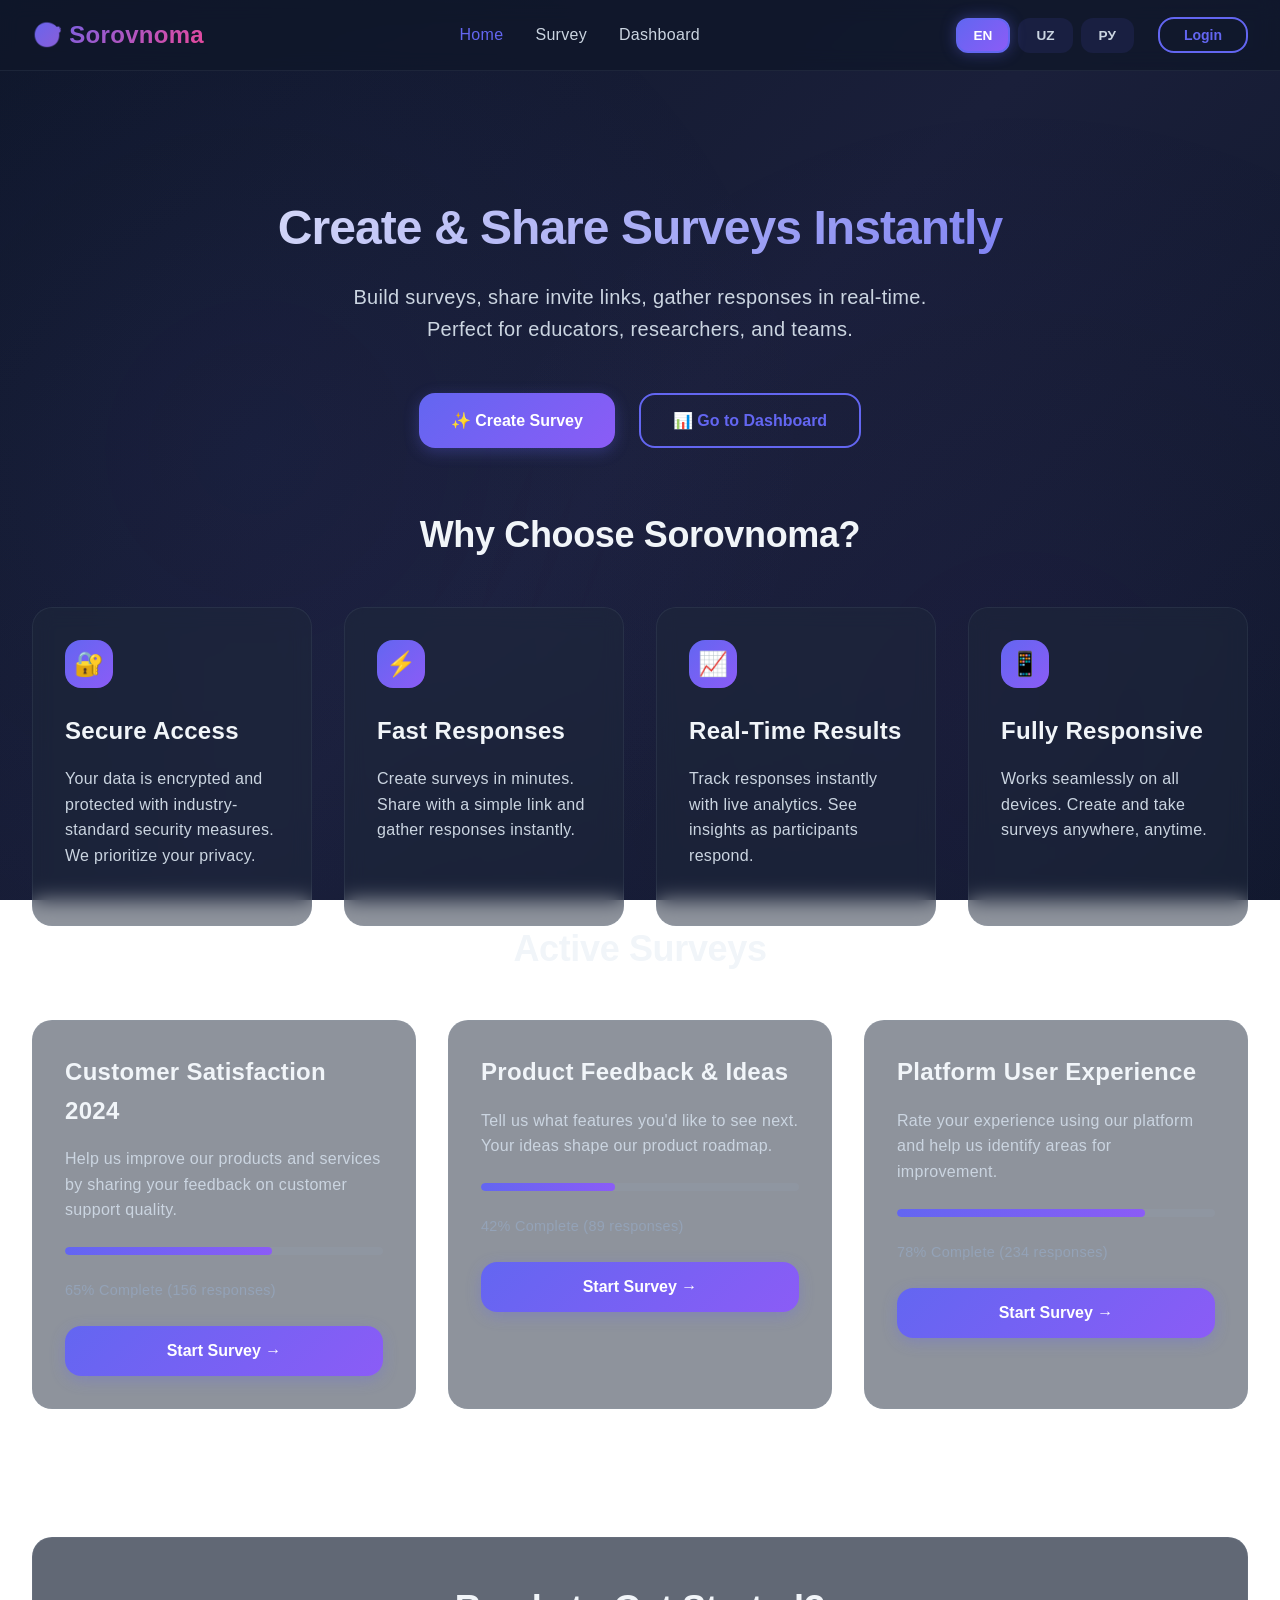
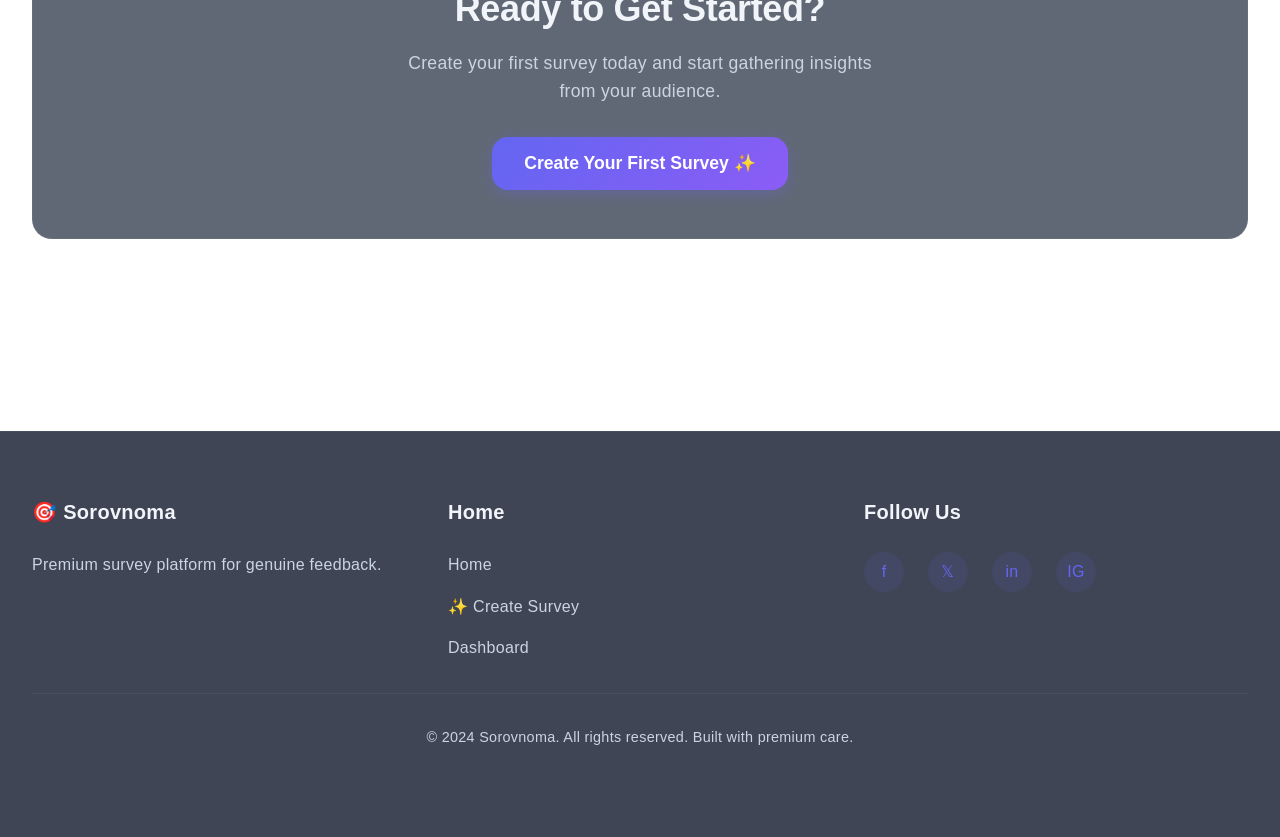
==== commit 047bf378: "Refactor survey platform to host-participant model with invite links" ====
--- a/index.html
+++ b/index.html
@@ -34,14 +34,13 @@
   <main class="page">
     <!-- Hero Section -->
     <section class="hero container">
-      <h1 data-i18n="home.heroTitle">Share Your Voice Through Surveys</h1>
+      <h1 data-i18n="home.heroTitle">Create & Share Surveys Instantly</h1>
       <p data-i18n="home.heroDescription">
-        Join our premium survey platform to share your opinions, influence decisions, and earn rewards.
-        Your feedback matters!
+        Build surveys, share invite links, gather responses in real-time. Perfect for educators, researchers, and teams.
       </p>
       <div class="hero-buttons">
         <button class="btn btn-primary" onclick="handleStartSurvey()" data-i18n="home.startSurvey">
-          ✨ Start Survey
+          ✨ Create Survey
         </button>
         <button class="btn btn-secondary" onclick="handleGoDashboard()" data-i18n="home.goDashboard">
           📊 Go to Dashboard
@@ -227,11 +226,11 @@
 
     function handleStartSurvey() {
       if (!Auth.isAuthenticated()) {
-        AppState.returnUrl = 'survey.html';
-        sessionStorage.setItem('returnUrl', 'survey.html');
+        AppState.returnUrl = 'dashboard.html';
+        sessionStorage.setItem('returnUrl', 'dashboard.html');
         window.location.href = 'auth.html';
       } else {
-        window.location.href = 'survey.html';
+        window.location.href = 'dashboard.html';
       }
     }
 
--- a/styles.css
+++ b/styles.css
@@ -1098,6 +1098,85 @@
 }
 
 /* ====================================
+   SURVEY PLATFORM SPECIFIC STYLES
+   ==================================== */
+
+.survey-card {
+  display: flex;
+  flex-direction: column;
+  padding: var(--spacing-lg);
+}
+
+.survey-card h3 {
+  margin-bottom: var(--spacing-sm);
+  background: linear-gradient(135deg, var(--text-primary) 0%, var(--primary) 100%);
+  -webkit-background-clip: text;
+  -webkit-text-fill-color: transparent;
+  background-clip: text;
+}
+
+.status-badge {
+  display: inline-block;
+  padding: var(--spacing-xs) var(--spacing-sm);
+  border-radius: var(--radius-md);
+  font-size: 0.8rem;
+  font-weight: 600;
+  text-transform: uppercase;
+  letter-spacing: 0.5px;
+}
+
+.status-draft {
+  background: rgba(148, 163, 184, 0.2);
+  color: var(--text-tertiary);
+}
+
+.status-lobby {
+  background: rgba(251, 146, 60, 0.2);
+  color: #fb923c;
+}
+
+.status-live {
+  background: rgba(16, 185, 129, 0.2);
+  color: var(--success);
+  animation: pulse 2s infinite;
+}
+
+.status-closed {
+  background: rgba(239, 68, 68, 0.2);
+  color: var(--error);
+}
+
+.question-item {
+  margin-bottom: 1rem;
+  padding: 1rem;
+  background: rgba(30, 41, 59, 0.5);
+  border-radius: 8px;
+  border: 1px solid rgba(99, 102, 241, 0.2);
+}
+
+.question-text-input,
+.question-type-select {
+  padding: 0.75rem;
+  background: rgba(30, 41, 59, 0.5);
+  border: 1px solid rgba(148, 163, 184, 0.2);
+  border-radius: 8px;
+  color: var(--text-primary);
+  font-family: inherit;
+  transition: all var(--transition-base);
+}
+
+.question-text-input:focus,
+.question-type-select:focus {
+  outline: none;
+  border-color: var(--primary);
+  background: rgba(99, 102, 241, 0.1);
+}
+
+.survey-step {
+  animation: fadeInUp 0.5s ease-out;
+}
+
+/* ====================================
    RESPONSIVE DESIGN
    ==================================== */
 
